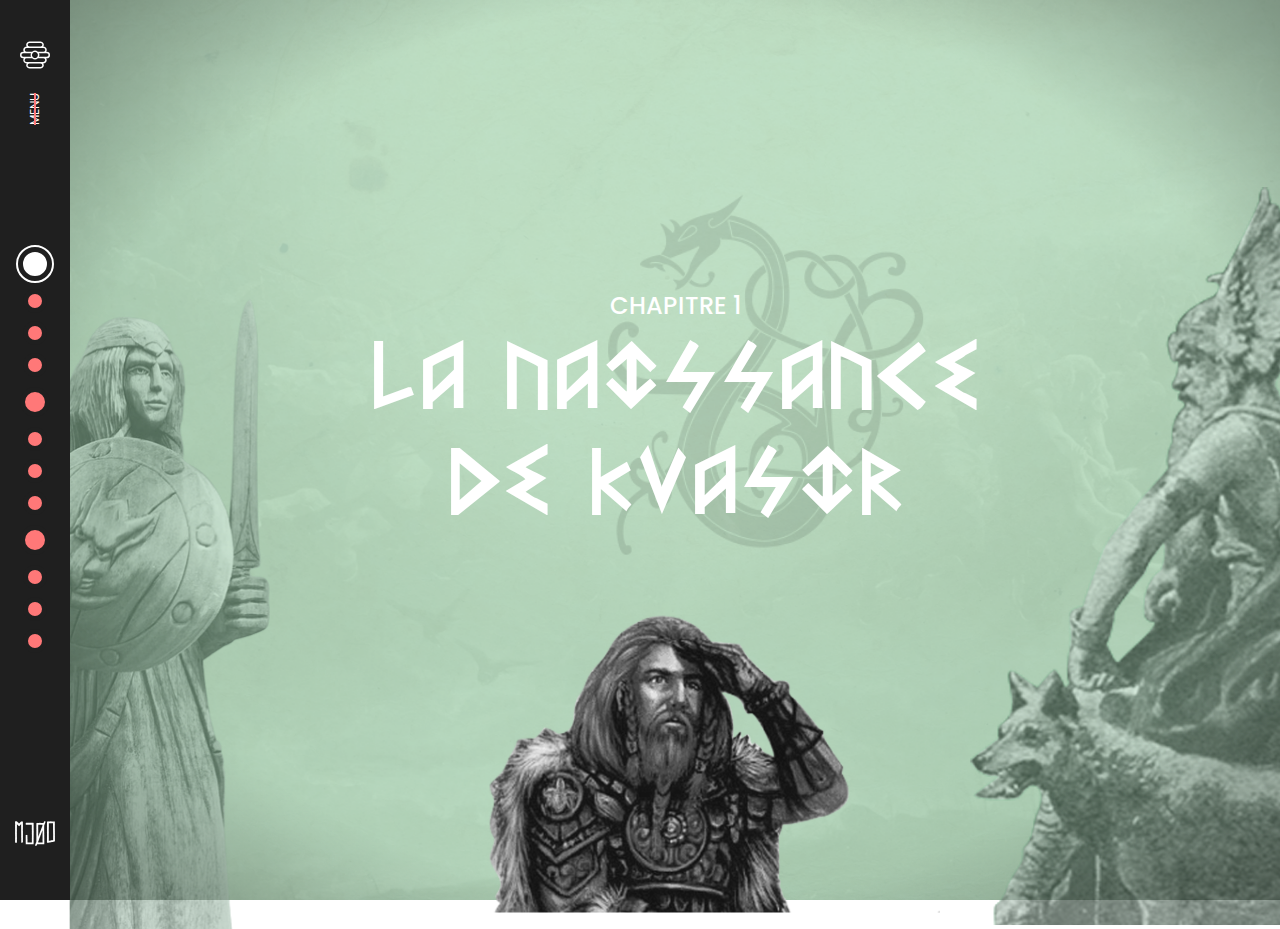
==== chap1/index.html @ 64002ec5 "created home page" ====
<!DOCTYPE html>
<html lang="fr">
<head>
    <meta charset="UTF-8">
    <meta http-equiv="X-UA-Compatible" content="IE=edge">
    <meta name="viewport" content="width=device-width, initial-scale=1.0">
    <title>Hydromel</title>

    <link rel="preconnect" href="https://fonts.googleapis.com">
    <link rel="preconnect" href="https://fonts.gstatic.com" crossorigin>
    <link href="https://fonts.googleapis.com/css2?family=Enriqueta:wght@500;600&family=Poppins:wght@300;400;500;600&display=swap" rel="stylesheet"> 

    <link rel="stylesheet" href="/styles.css">
</head>
<body>

    <nav>

        <a href="/" id="home_container" title="Accueil">
            <svg xmlns="http://www.w3.org/2000/svg" id="icon_accueil" viewBox="0 0 100 100"><g id="accueil"><path d="M89,39H87.17A11,11,0,0,0,78.05,22h-.64A11,11,0,0,0,68.29,4.88H31.71A11,11,0,0,0,22.59,22H22A11,11,0,0,0,12.83,39H11a11,11,0,0,0,0,22h1.85A11,11,0,0,0,22,78.05h.64a11,11,0,0,0,9.12,17.07H68.29a11,11,0,0,0,9.12-17.07h.64A11,11,0,0,0,87.17,61H89a11,11,0,1,0,0-22ZM25.61,15.85a6.1,6.1,0,0,1,6.1-6.09H68.29a6.1,6.1,0,1,1,0,12.19H31.71A6.1,6.1,0,0,1,25.61,15.85ZM15.85,32.93a6.11,6.11,0,0,1,6.1-6.1h56.1a6.1,6.1,0,1,1,0,12.19H59.65a14.58,14.58,0,0,0-19.3,0H22A6.1,6.1,0,0,1,15.85,32.93ZM59.76,50a9.9,9.9,0,1,1-2.21-6.1A9.65,9.65,0,0,1,59.76,50ZM11,56.1a6.1,6.1,0,1,1,0-12.2H36.71a14.55,14.55,0,0,0,0,12.2H11ZM74.39,84.15a6.1,6.1,0,0,1-6.1,6.09H31.71a6.1,6.1,0,1,1,0-12.19H68.29A6.1,6.1,0,0,1,74.39,84.15Zm9.76-17.08a6.11,6.11,0,0,1-6.1,6.1H22A6.1,6.1,0,1,1,22,61h18.4a14.58,14.58,0,0,0,19.3,0h18.4A6.1,6.1,0,0,1,84.15,67.07ZM89,56.1H63.29a14.55,14.55,0,0,0,0-12.2H89a6.1,6.1,0,1,1,0,12.2Z"/></g></svg>
        </a>

        <p id="menu">MENU</p>

        <div id="summary">

            <!-- Chapter 1 -->
            <a href="/chap1" class="summary_chapter_link active">
                <div class="chapter_label_container">
                    <div class="chapter_label">
                        <p class="chapter_name">Chapitre 1</p>
                        <p class="chapter_title">La naissance de Kvasir</p>
                    </div>
                </div>
            </a>
            

            <a href="/chap1/part1" class="summary_subchapter_link">
                <div class="chapter_label_container">
                    <div class="subchapter_label">
                        <p class="subchapter_name">Partie 1</p>
                        <p class="subchapter_title">La Guerre</p>
                    </div>
                </div>
            </a>
            <a href="/chap1/part2" class="summary_subchapter_link">
                <div class="chapter_label_container">
                    <div class="subchapter_label">
                        <p class="subchapter_name">Partie 2</p>
                        <p class="subchapter_title">La Trève</p>
                    </div>
                </div>
            </a>
            <a href="/chap1/part3" class="summary_subchapter_link">
                <div class="chapter_label_container">
                    <div class="subchapter_label">
                        <p class="subchapter_name">Partie 3</p>
                        <p class="subchapter_title">La Savoir</p>
                    </div>
                </div>
            </a>

            <!-- Chapter 2 -->
            <a href="/chap2" class="summary_chapter_link">
                <div class="chapter_label_container">
                    <div class="chapter_label">
                        <p class="chapter_name">Chapitre 2</p>
                        <p class="chapter_title">La création de l'hydromel poétique</p>
                    </div>
                </div>
            </a>
            

            <a href="/chap2/part1" class="summary_subchapter_link">
                <div class="chapter_label_container">
                    <div class="subchapter_label">
                        <p class="subchapter_name">Partie 1</p>
                        <p class="subchapter_title">L'Assassinat</p>
                    </div>
                </div>
            </a>
            <a href="/chap2/part2" class="summary_subchapter_link">
                <div class="chapter_label_container">
                    <div class="subchapter_label">
                        <p class="subchapter_name">Partie 2</p>
                        <p class="subchapter_title">Le Mélange</p>
                    </div>
                </div>
            </a>
            <a href="/chap2/part3" class="summary_subchapter_link">
                <div class="chapter_label_container">
                    <div class="subchapter_label">
                        <p class="subchapter_name">Partie 3</p>
                        <p class="subchapter_title">L'Echange</p>
                    </div>
                </div>
            </a>

            <!-- Chapter 3 -->
            <a href="/chap3" class="summary_chapter_link">
                <div class="chapter_label_container">
                    <div class="chapter_label">
                        <p class="chapter_name">Chapitre 3</p>
                        <p class="chapter_title">La ruse d'Odin</p>
                    </div>
                </div>
            </a>
            

            <a href="/chap3/part1" class="summary_subchapter_link">
                <div class="chapter_label_container">
                    <div class="subchapter_label">
                        <p class="subchapter_name">Partie 1</p>
                        <p class="subchapter_title">La Stratégie</p>
                    </div>
                </div>
            </a>
            <a href="/chap3/part2" class="summary_subchapter_link">
                <div class="chapter_label_container">
                    <div class="subchapter_label">
                        <p class="subchapter_name">Partie 2</p>
                        <p class="subchapter_title">Le Mensonge</p>
                    </div>
                </div>
            </a>
            <a href="/chap3/part3" class="summary_subchapter_link">
                <div class="chapter_label_container">
                    <div class="subchapter_label">
                        <p class="subchapter_name">Partie 3</p>
                        <p class="subchapter_title">Le Valhalla</p>
                    </div>
                </div>
            </a>

        </div>

        <div id="mjod_container">
            <img src="/media/images/logo.svg" alt="mjod" width="40px" id="mjod">
        </div>

    </nav>

    <main id="main">

        <div class="background layer" style="background-image: url('/media/images/intro_chap_01/background.png');"></div>

        <div class="image_container layer">
            <img id="chap01_freya" src="/media/images/intro_chap_01/freya.png" alt="Freya"
                data-parallax="-6">
            <img id="chap01_odin" src="/media/images/intro_chap_01/odin.png" alt="Odin"
                data-parallax="6">
            <img id="chap01_dragon" src="/media/images/intro_chap_01/dragon_motif.png" alt="Dragon"
                data-parallax="10">
        </div>

        <div class="shadow layer"></div>

        <div class="image_container layer">
            <img id="chap01_kvasir" src="/media/images/intro_chap_01/kvasir.png" alt="Kvasir"
                data-parallax="3">
        </div>

        <div class="title layer">
            <p class="title_number">CHAPITRE 1</p>
            <p class="title_name">LA NAISSANCE</br> DE KVASIR</p>
        </div>

    </main>

    <script src="/JS/parallax.js"></script>
    
</body>
</html>
---- styles.css ----
* {
    margin: 0;
    padding: 0;
    box-sizing: border-box;
}

:root {
    --menu-bg-color: rgb(31, 31, 31);
    --accentuated-color: #ff7878;
}

@font-face {
    font-family: 'Heorot';
    src: url(/media/fonts/Heorot-Regular.ttf);
}



body {
    width: 100vw;
    height: 100vh;

    overflow: hidden;

    display: flex;
    flex-direction: row;
}

nav {
    background-color: var(--menu-bg-color);

    width: 70px;
    height: 100%;

    flex-shrink: 0;

    display: flex;
    flex-direction: column;
    align-items: center;
    justify-content: center;

    position: relative;
}

#home_container {
    position: absolute;
    top: 40px;
}

#icon_accueil {
    fill: white;
    width: 30px;
}

#menu {
    color: white;
    font-family: 'Poppins', sans-serif;
    font-size: 12px;
    text-decoration: line-through var(--accentuated-color) 2px;
    transform: rotate(270deg);

    position: absolute;
    top: 100px;
}

#summary {
    display: flex;
    flex-direction: column;
    align-items: center;

    width: 100%;
}

.summary_chapter_link, .summary_subchapter_link {
    position: relative;
    width: 100%;

    display: flex;
    flex-direction: row;
    align-items: center;
    justify-content: center;
}

/* taille fixe pour éviter les tremblements dû aux arrondis pendant les animations */
.summary_chapter_link {
    height: 42px;
}
.summary_subchapter_link {
    height: 32px;
}

.summary_chapter_link::before, .summary_subchapter_link::before {
    content: '';
    display: block;
    background-color: var(--accentuated-color);

    border: 5px solid var(--menu-bg-color);
    border-radius: 50%;

    transition: linear 0.2s;
}

.summary_chapter_link::before {
    margin: 6px;
    width: 20px;
    height: 20px;
}

.summary_subchapter_link::before {
    margin: 4px;
    width: 14px;
    height: 14px;
}

.summary_chapter_link:hover::before, 
.summary_chapter_link.active::before {
    background-color: white;
    outline: 2px solid white;

    margin: 4px;

    width: 24px;
    height: 24px;
}

.summary_subchapter_link:hover::before,
.summary_subchapter_link.active::before {
    background-color: white;
    outline: 2px solid white;

    margin: 3px;

    width: 16px;
    height: 16px;
}

.chapter_label_container {
    /*position center on point*/
    position: absolute;
    left: 100%;
    top: 50%;
    transform: translateY(-50%) translateX(-100%);

    text-decoration: none;

    clip-path: polygon(100% 0%, 200% 0%, 200% 100%, 100% 100%);
}

.chapter_label:hover,
.summary_chapter_link:hover .chapter_label,
.summary_subchapter_link:hover .subchapter_label {
    left: 100%;
}

.chapter_label, .subchapter_label {
    background-color: var(--menu-bg-color);

    position: relative;
    left: 0%;

    padding: 5px 30px 10px 15px;

    white-space: nowrap;

    transition: 0.5s;
}

.chapter_label {
    display: inline-block;
}

.subchapter_label {
    display: inline-flex;
    align-items: center;
}

.chapter_name {
    color: #d3d3d3;
    font-family: 'Poppins', sans-serif;
    font-size: 12px;
    font-weight: 300;
}

.chapter_title{
    color: white;
    font-family: 'Heorot', 'Enriqueta', serif;
    font-size: 18px;
}

.subchapter_name {
    color: #d3d3d3;
    font-family: 'Poppins', sans-serif;
    font-size: 12px;
    font-weight: 300;

    margin-right: 10px;
}

.subchapter_title{
    color: white;
    font-family: 'Enriqueta', serif;
    font-weight: 600;
    font-size: 18px;
}

#mjod_container {
    position: absolute;
    bottom: 50px;
}


main {
    position: relative;

    height: 100%;
    flex: 1;

    z-index: -1;
}

.layer {
    position: absolute;
    top: 0;
    left: 0;

    width: 100%;
    height: 100%;
}

.background {
    background-size: cover;
    background-repeat: no-repeat;
    background-position: center;
}

.shadow {
    opacity: 0.3;
    background: radial-gradient(transparent 70%, black);
}

.title {
    display: flex;
    flex-direction: column;
    align-items: center;
    justify-content: center;

    transform: translateY(-40px);
}

.title_number {
    color: white;
    font-size: 24px;
    font-weight: 500;
    font-family: 'Poppins', sans-serif;
}

.title_name {
    color: white;
    font-size: 102px;
    font-weight: 400;
    font-family: 'Heorot', 'Enriqueta', serif;
    text-align: center;
}

img[data-parallax] {
    transition: 3s;
    transition-timing-function: cubic-bezier(.04,.69,.34,.93);
}

.home_letter {
    width: 7%;
    position: absolute;
}

#preview {
    opacity: 0.2;
}

/* Home */
#home_H {
    top: 36%;
    left: 7%;
}

#home_Y {
    width: 11%;
    top: 52%;
    left: 14%;
}

#home_D {
    left: 32%;
    top: 33%;
}

#home_R {
    left: 39%;
    top: 44%;
}

#home_O {
    left: 52%;
    top: 42%;
}

#home_M {
    left: 64%;
    top: 32%;
}

#home_E {
    width: 6%;
    left: 73%;
    top: 47%;
}

#home_L {
    top: 36%;
    left: 86%;
}

/* CHAP 1 Intro */
#chap01_kvasir {
    height: 33%;

    position: absolute;
    bottom: -3vh;
    left: 35%;
}

#chap01_freya {
    height: 70%;

    position: absolute;
    bottom: 0;
    left: -6vw;
}

#chap01_odin {
    height: 82%;

    position: absolute;
    bottom: -6vh;
    right: -6vw;
}

#chap01_dragon {
    height: 40%;

    position: absolute;
    top: 27%;
    left: 55%;

    opacity: 0.1;
}
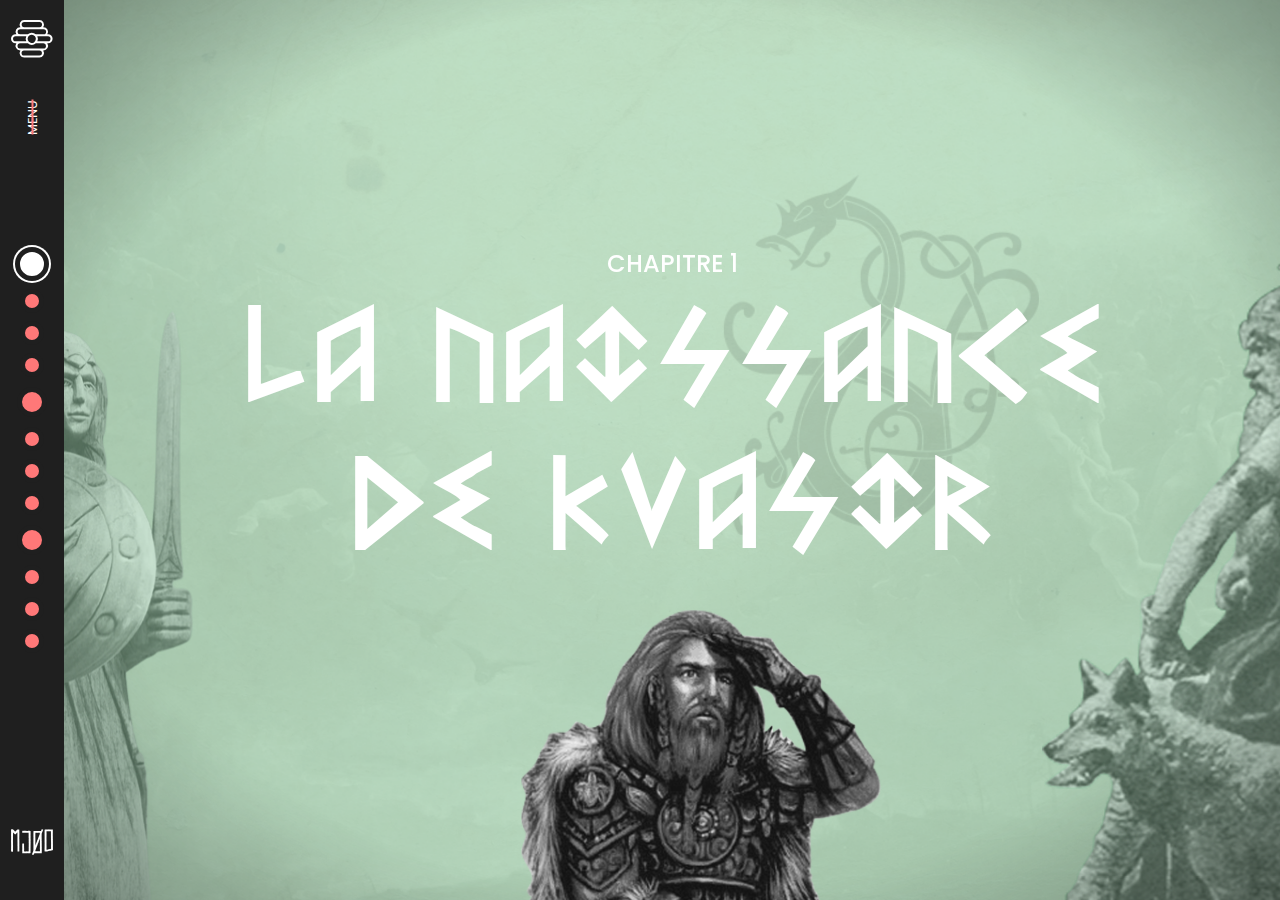
==== commit 81928bac: "style for mobile" ====
--- a/chap1/index.html
+++ b/chap1/index.html
@@ -4,11 +4,11 @@
     <meta charset="UTF-8">
     <meta http-equiv="X-UA-Compatible" content="IE=edge">
     <meta name="viewport" content="width=device-width, initial-scale=1.0">
-    <title>Hydromel</title>
+    <title>Chap 01 - La naissance de Kvasir</title>
 
     <link rel="preconnect" href="https://fonts.googleapis.com">
     <link rel="preconnect" href="https://fonts.gstatic.com" crossorigin>
-    <link href="https://fonts.googleapis.com/css2?family=Enriqueta:wght@500;600&family=Poppins:wght@300;400;500;600&display=swap" rel="stylesheet"> 
+    <link href="https://fonts.googleapis.com/css2?family=Enriqueta:wght@400;500;600&family=Poppins:wght@300;400;500;600&display=swap" rel="stylesheet"> 
 
     <link rel="stylesheet" href="/styles.css">
 </head>
@@ -135,7 +135,7 @@
         </div>
 
         <div id="mjod_container">
-            <img src="/media/images/logo.svg" alt="mjod" width="40px" id="mjod">
+            <img src="/media/images/logo.svg" alt="mjod" id="mjod">
         </div>
 
     </nav>
--- a/styles.css
+++ b/styles.css
@@ -5,7 +5,7 @@
 }
 
 :root {
-    --menu-bg-color: rgb(31, 31, 31);
+    --gray: rgb(31, 31, 31);
     --accentuated-color: #ff7878;
 }
 
@@ -27,9 +27,10 @@
 }
 
 nav {
-    background-color: var(--menu-bg-color);
-
-    width: 70px;
+    background-color: var(--gray);
+
+    width: 5vw;
+    max-width: 70px;
     height: 100%;
 
     flex-shrink: 0;
@@ -44,25 +45,31 @@
 
 #home_container {
     position: absolute;
-    top: 40px;
+    top: 2vh;
+    width: 100%;
+
+    display: flex;
+    flex-direction: column;
+    align-items: center;
 }
 
 #icon_accueil {
     fill: white;
-    width: 30px;
+    width: 65%;
 }
 
 #menu {
     color: white;
     font-family: 'Poppins', sans-serif;
-    font-size: 12px;
+    font-size: 1vw;
     text-decoration: line-through var(--accentuated-color) 2px;
     transform: rotate(270deg);
 
     position: absolute;
-    top: 100px;
-}
-
+    top: 12vh;
+}
+
+/* summary */
 #summary {
     display: flex;
     flex-direction: column;
@@ -83,10 +90,14 @@
 
 /* taille fixe pour éviter les tremblements dû aux arrondis pendant les animations */
 .summary_chapter_link {
-    height: 42px;
+    /*height: 42px;*/
+    height: 6.5vh;
+    max-height: 42px;
 }
 .summary_subchapter_link {
-    height: 32px;
+    /*height: 32px;*/
+    height: 4.5vh;
+    max-height: 32px;
 }
 
 .summary_chapter_link::before, .summary_subchapter_link::before {
@@ -94,44 +105,71 @@
     display: block;
     background-color: var(--accentuated-color);
 
-    border: 5px solid var(--menu-bg-color);
+    border: min(5px, 1vh) solid var(--gray);
     border-radius: 50%;
 
     transition: linear 0.2s;
+
+    /* can't use outline as it is squared on chrome */
+    /*outline: 0px solid #ffffff00;*/
+    box-shadow: 0 0 0 0vh #ffffff00;
 }
 
 .summary_chapter_link::before {
     margin: 6px;
-    width: 20px;
-    height: 20px;
+    /*width: 20px;
+    height: 20px;*/
+
+    width: 3vh;
+    max-width: 20px;
+    height: 3vh;
+    max-height: 20px;
 }
 
 .summary_subchapter_link::before {
     margin: 4px;
-    width: 14px;
-    height: 14px;
+    
+    /*width: 14px;
+    height: 14px;*/
+
+    width: 2vh;
+    max-width: 14px;
+    height: 2vh;
+    max-height: 14px;
 }
 
 .summary_chapter_link:hover::before, 
 .summary_chapter_link.active::before {
     background-color: white;
-    outline: 2px solid white;
+    /*outline: 2px solid white;*/
+    box-shadow: 0 0 0 2px white;
 
     margin: 4px;
 
-    width: 24px;
-    height: 24px;
+    /*width: 24px;
+    height: 24px;*/
+
+    width: 3.5vh;
+    max-width: 24px;
+    height: 3.5vh;
+    max-height: 24px;
 }
 
 .summary_subchapter_link:hover::before,
 .summary_subchapter_link.active::before {
     background-color: white;
-    outline: 2px solid white;
+    /*outline: 2px solid white;*/
+    box-shadow: 0 0 0 2px white;
 
     margin: 3px;
 
-    width: 16px;
-    height: 16px;
+    /*width: 16px;
+    height: 16px;*/
+
+    width: 2vh;
+    max-width: 16px;
+    height: 2vh;
+    max-height: 16px;
 }
 
 .chapter_label_container {
@@ -144,6 +182,8 @@
     text-decoration: none;
 
     clip-path: polygon(100% 0%, 200% 0%, 200% 100%, 100% 100%);
+
+    z-index: 9999;
 }
 
 .chapter_label:hover,
@@ -153,7 +193,7 @@
 }
 
 .chapter_label, .subchapter_label {
-    background-color: var(--menu-bg-color);
+    background-color: var(--gray);
 
     position: relative;
     left: 0%;
@@ -205,17 +245,26 @@
 
 #mjod_container {
     position: absolute;
-    bottom: 50px;
+    bottom: 5vh;
+    width: 100%;
+
+    display: flex;
+    flex-direction: column;
+    align-items: center;
+}
+
+#mjod {
+    width: 65%;
 }
 
 
 main {
     position: relative;
 
+    overflow: hidden;
+
     height: 100%;
     flex: 1;
-
-    z-index: -1;
 }
 
 .layer {
@@ -256,27 +305,132 @@
 
 .title_name {
     color: white;
-    font-size: 102px;
+    font-size: 16vh;
     font-weight: 400;
     font-family: 'Heorot', 'Enriqueta', serif;
     text-align: center;
 }
 
 img[data-parallax] {
-    transition: 3s;
+    transition-property: transform;
+    transition-duration: 3s;
     transition-timing-function: cubic-bezier(.04,.69,.34,.93);
-}
-
+    will-change: transform;
+}
+
+.part_name_container {
+    display: flex;
+    flex-direction: column;
+    align-items: center;
+}
+
+.part_name {
+    font-family: 'Poppins', sans-serif;
+    font-size: 12px;
+    font-weight: 600;
+    letter-spacing: 4px;
+    color: var(--gray);
+
+    margin-top: 30px;
+}
+
+.content_container {
+    display: flex;
+    align-items: center;
+}
+
+.content {
+    display: flex;
+    flex-direction: row;
+
+    align-items: center;
+    justify-content: center;
+}
+
+.content_title {
+    font-family: 'Enriqueta', serif;
+    font-size: 8vh;
+    font-weight: 600;
+
+    color: var(--gray);
+}
+
+.content_title::after {
+    content: '';
+    display: block;
+    position: relative;
+    top: -5px;
+    left: -20%;
+    width: 80%;
+    border: 5px solid var(--accentuated-color);
+}
+
+.content_title::before {
+    content: '';
+    display: block;
+    position: relative;
+    top: -15px;
+    left: 75%;
+    width: 3%;
+    border: 1px solid var(--accentuated-color);
+}
+
+.content_text {
+    font-family: 'Enriqueta', serif;
+    font-size: 20px;
+    font-weight: 400;
+
+    color: var(--gray);
+
+    min-width: 350px;
+    width: 20%;
+    text-align: justify;
+
+    padding-left: 30px;
+}
+
+.hoverable_img_container > img {
+    height: 100%;
+}
+
+.hoverable_img_container:hover > .img_info {
+    opacity: 1;
+}
+
+.img_info {
+    position: absolute;
+    top: 0;
+    right: 0;
+
+    transform: translateX(-50%) translateY(-100%);
+
+    min-width: 300px;
+    width: 20vw;
+
+    padding: 15px;
+
+    background-color: #d3d3d3;
+    border: 3px solid var(--accentuated-color);
+    border-radius: 15px;
+
+    text-align: justify;
+
+    color: var(--gray);
+
+    font-family: 'Enriqueta', serif;
+    font-size: 1rem;
+
+    opacity: 0;
+
+    transition-duration: 0.5s;
+}
+
+/* Home */
 .home_letter {
     width: 7%;
     position: absolute;
 }
 
-#preview {
-    opacity: 0.2;
-}
-
-/* Home */
 #home_H {
     top: 36%;
     left: 7%;
@@ -352,4 +506,29 @@
     left: 55%;
 
     opacity: 0.1;
-}+}
+
+/* Chap 01 Part 01 */
+#chap01_part01_battle {
+    height: 70%;
+
+    position: absolute;
+    bottom: 5vh;
+    left: -4vw;
+}
+
+#chap01_part01_odin {
+    height: 60%;
+
+    position: absolute;
+    bottom: -3vh;
+    right: -3vw;
+}
+
+#chap01_part01_freyr {
+    height: 30%;
+
+    position: absolute;
+    bottom: -1vh;
+    right: 25vw;
+}
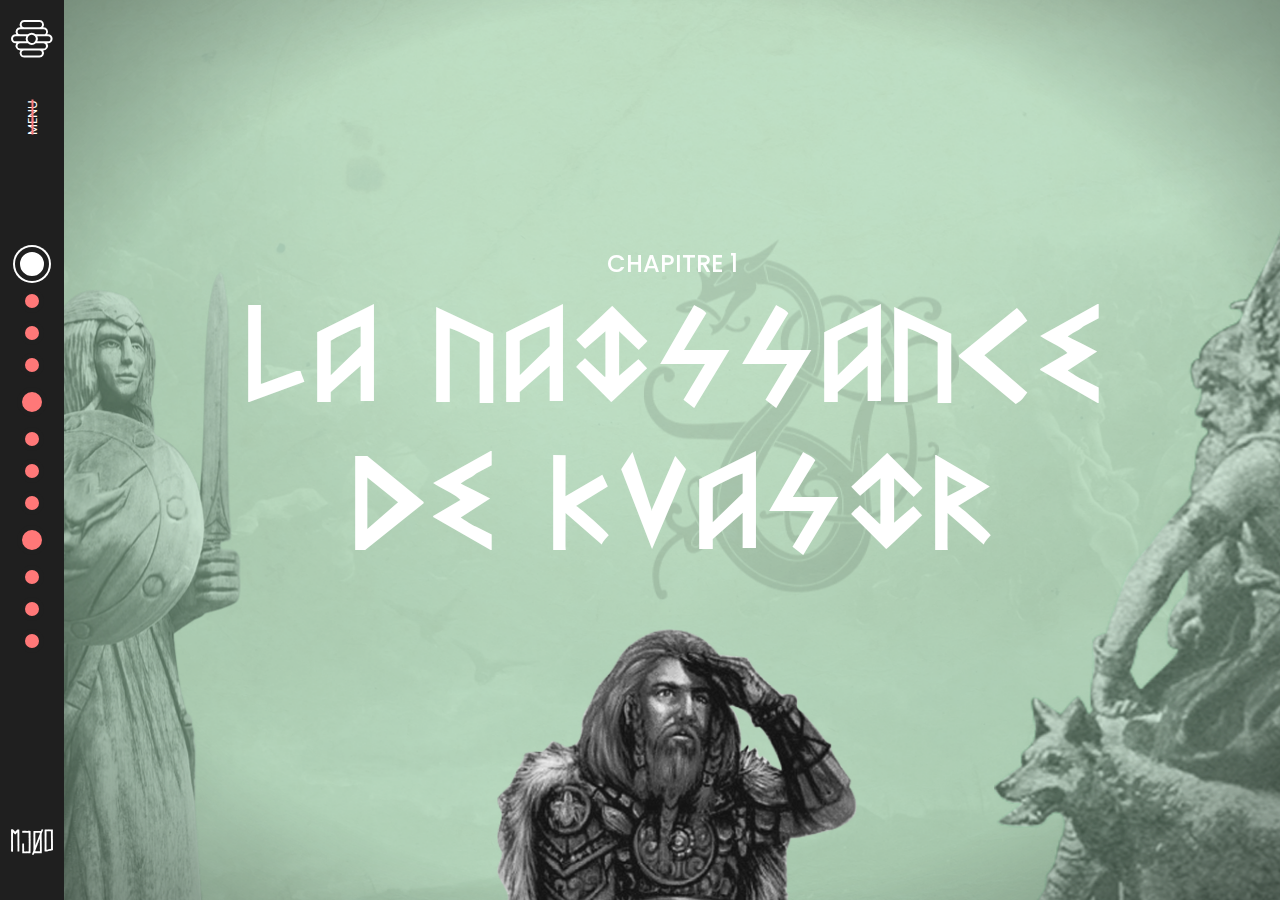
==== commit 0daf33b9: "add manifest" ====
--- a/chap1/index.html
+++ b/chap1/index.html
@@ -11,6 +11,8 @@
     <link href="https://fonts.googleapis.com/css2?family=Enriqueta:wght@400;500;600&family=Poppins:wght@300;400;500;600&display=swap" rel="stylesheet"> 
 
     <link rel="stylesheet" href="/styles.css">
+
+    <link rel="manifest" href="/manifest.webmanifest">
 </head>
 <body>
 
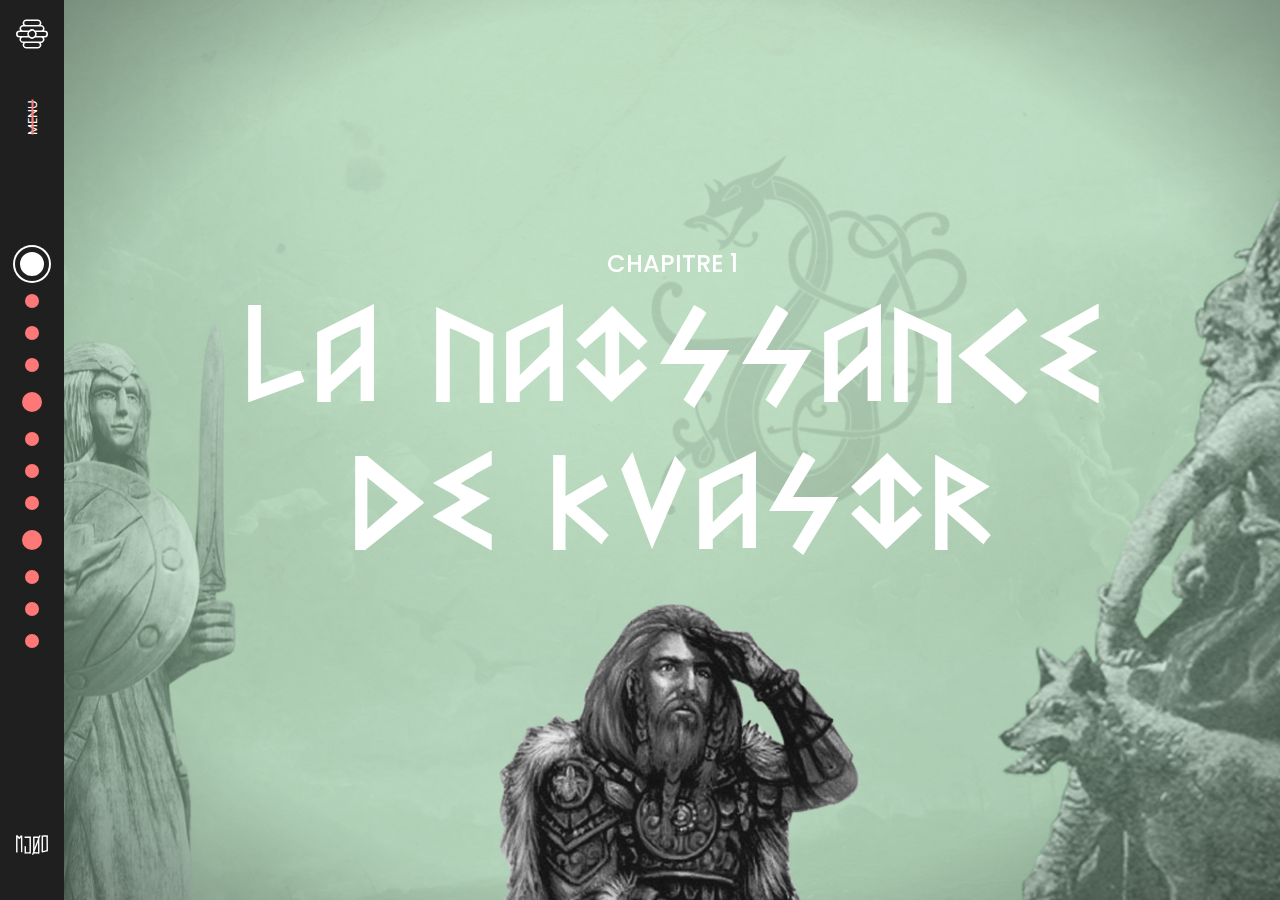
==== commit 23ba3952: "tourne ton ecran" ====
--- a/chap1/index.html
+++ b/chap1/index.html
@@ -169,6 +169,10 @@
 
     </main>
 
+    <div id="rotate_your_screen">
+        <p id="rotate_your_screen_text">Tourne ton écran<br>Grande Salope !!!</p>
+    </div>
+
     <script src="/JS/parallax.js"></script>
     
 </body>
--- a/styles.css
+++ b/styles.css
@@ -56,6 +56,7 @@
 #icon_accueil {
     fill: white;
     width: 65%;
+    max-width: 32px;
 }
 
 #menu {
@@ -255,6 +256,7 @@
 
 #mjod {
     width: 65%;
+    max-width: 32px;
 }
 
 
@@ -389,6 +391,15 @@
     padding-left: 30px;
 }
 
+
+.hoverable_img_container {
+    z-index: 1;
+}
+
+.hoverable_img_container:hover {
+    z-index: 2;
+}
+
 .hoverable_img_container > img {
     height: 100%;
 }
@@ -397,6 +408,24 @@
     opacity: 1;
 }
 
+.hoverable_img_container:hover > .hoverable_img_background {
+    opacity: 0.7;
+}
+
+.hoverable_img_background {
+    position: absolute;
+    top: 0;
+    left: 0;
+    width: 300vw;
+    height: 300vh;
+    transform: translateX(-50%) translateY(-50%);
+    background-color: var(--gray);
+    pointer-events: none;
+    opacity: 0;
+    z-index: 0;
+    transition: 0.5s;
+}
+
 .img_info {
     position: absolute;
     top: 0;
@@ -409,9 +438,7 @@
 
     padding: 15px;
 
-    background-color: #d3d3d3;
-    border: 3px solid var(--accentuated-color);
-    border-radius: 15px;
+    background-color: white;
 
     text-align: justify;
 
@@ -423,6 +450,40 @@
     opacity: 0;
 
     transition-duration: 0.5s;
+
+    pointer-events: none;
+
+    box-shadow: 5px 5px 15px 5px rgba(0,0,0,0.5);
+}
+
+/* rotate your screen */
+#rotate_your_screen {
+    position: absolute;
+    width: 100vw;
+    height: 100vh;
+    top: 0;
+    left: 0;
+
+    background: url("/media/images/home_page/background.png");
+    background-color: white;
+    background-size: cover;
+
+    display: none;
+    flex-direction: column;
+    align-items: center;
+    justify-content: center;
+}
+
+#rotate_your_screen_text {
+    font-size: 4vh;
+    font-weight: 700;
+    font-family: 'Enriqueta', serif;
+}
+
+@media (orientation: portrait) {
+    #rotate_your_screen {
+        display: flex;
+    }
 }
 
 /* Home */
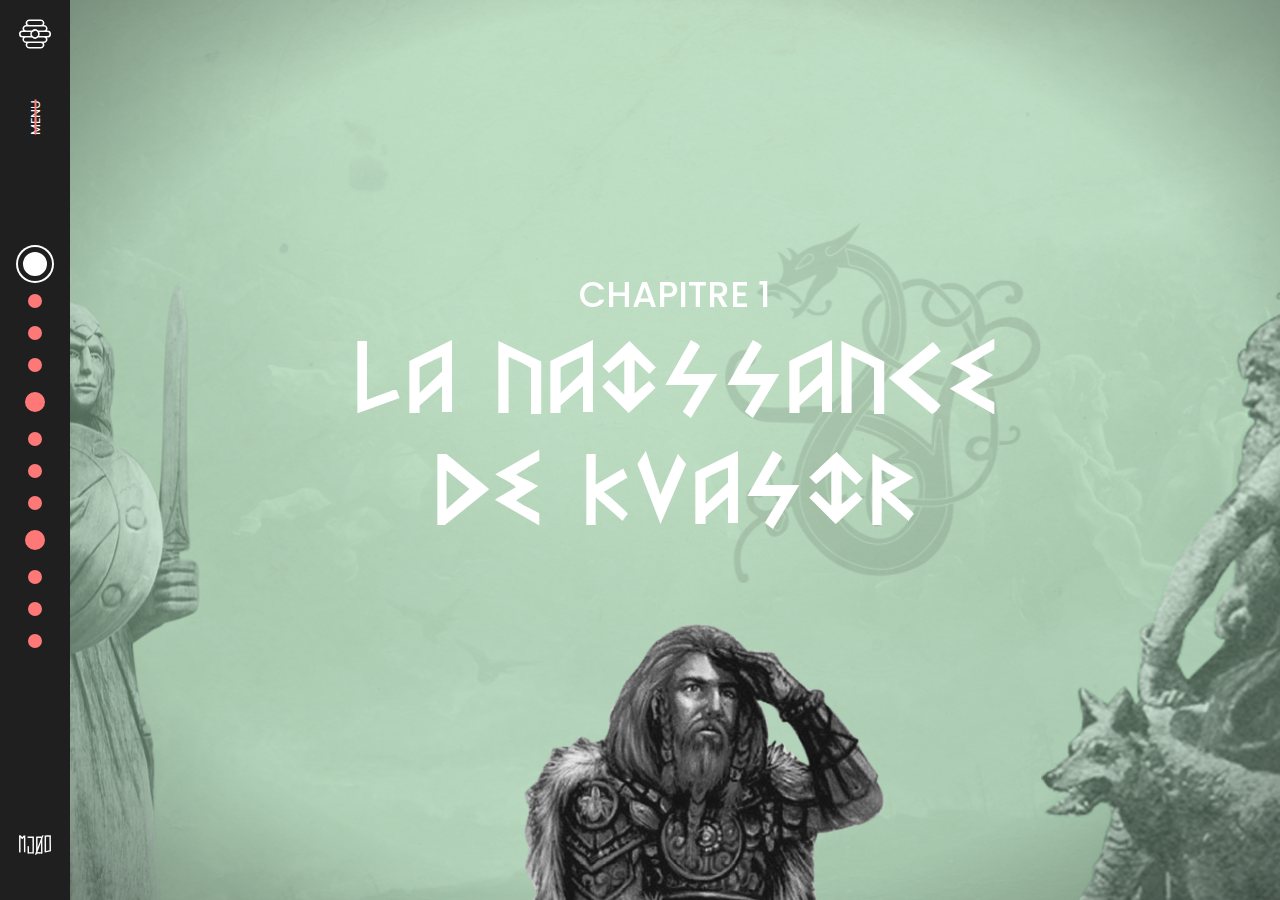
==== commit fe314a29: "set menu for all pages" ====
--- a/chap1/index.html
+++ b/chap1/index.html
@@ -16,7 +16,7 @@
 </head>
 <body>
 
-    <nav>
+    <nav id="nav_pc">
 
         <a href="/" id="home_container" title="Accueil">
             <svg xmlns="http://www.w3.org/2000/svg" id="icon_accueil" viewBox="0 0 100 100"><g id="accueil"><path d="M89,39H87.17A11,11,0,0,0,78.05,22h-.64A11,11,0,0,0,68.29,4.88H31.71A11,11,0,0,0,22.59,22H22A11,11,0,0,0,12.83,39H11a11,11,0,0,0,0,22h1.85A11,11,0,0,0,22,78.05h.64a11,11,0,0,0,9.12,17.07H68.29a11,11,0,0,0,9.12-17.07h.64A11,11,0,0,0,87.17,61H89a11,11,0,1,0,0-22ZM25.61,15.85a6.1,6.1,0,0,1,6.1-6.09H68.29a6.1,6.1,0,1,1,0,12.19H31.71A6.1,6.1,0,0,1,25.61,15.85ZM15.85,32.93a6.11,6.11,0,0,1,6.1-6.1h56.1a6.1,6.1,0,1,1,0,12.19H59.65a14.58,14.58,0,0,0-19.3,0H22A6.1,6.1,0,0,1,15.85,32.93ZM59.76,50a9.9,9.9,0,1,1-2.21-6.1A9.65,9.65,0,0,1,59.76,50ZM11,56.1a6.1,6.1,0,1,1,0-12.2H36.71a14.55,14.55,0,0,0,0,12.2H11ZM74.39,84.15a6.1,6.1,0,0,1-6.1,6.09H31.71a6.1,6.1,0,1,1,0-12.19H68.29A6.1,6.1,0,0,1,74.39,84.15Zm9.76-17.08a6.11,6.11,0,0,1-6.1,6.1H22A6.1,6.1,0,1,1,22,61h18.4a14.58,14.58,0,0,0,19.3,0h18.4A6.1,6.1,0,0,1,84.15,67.07ZM89,56.1H63.29a14.55,14.55,0,0,0,0-12.2H89a6.1,6.1,0,1,1,0,12.2Z"/></g></svg>
@@ -30,7 +30,7 @@
             <a href="/chap1" class="summary_chapter_link active">
                 <div class="chapter_label_container">
                     <div class="chapter_label">
-                        <p class="chapter_name">Chapitre 1</p>
+                        <p class="chapter_name">CHAPITRE 1</p>
                         <p class="chapter_title">La naissance de Kvasir</p>
                     </div>
                 </div>
@@ -49,7 +49,7 @@
                 <div class="chapter_label_container">
                     <div class="subchapter_label">
                         <p class="subchapter_name">Partie 2</p>
-                        <p class="subchapter_title">La Trève</p>
+                        <p class="subchapter_title">La Trêve</p>
                     </div>
                 </div>
             </a>
@@ -57,7 +57,7 @@
                 <div class="chapter_label_container">
                     <div class="subchapter_label">
                         <p class="subchapter_name">Partie 3</p>
-                        <p class="subchapter_title">La Savoir</p>
+                        <p class="subchapter_title">Le Savoir</p>
                     </div>
                 </div>
             </a>
@@ -66,7 +66,7 @@
             <a href="/chap2" class="summary_chapter_link">
                 <div class="chapter_label_container">
                     <div class="chapter_label">
-                        <p class="chapter_name">Chapitre 2</p>
+                        <p class="chapter_name">CHAPITRE 2</p>
                         <p class="chapter_title">La création de l'hydromel poétique</p>
                     </div>
                 </div>
@@ -102,7 +102,7 @@
             <a href="/chap3" class="summary_chapter_link">
                 <div class="chapter_label_container">
                     <div class="chapter_label">
-                        <p class="chapter_name">Chapitre 3</p>
+                        <p class="chapter_name">CHAPITRE 3</p>
                         <p class="chapter_title">La ruse d'Odin</p>
                     </div>
                 </div>
@@ -138,6 +138,120 @@
 
         <div id="mjod_container">
             <img src="/media/images/logo.svg" alt="mjod" id="mjod">
+        </div>
+
+    </nav>
+
+    <div id="nav_mobile_opener" class="nav_button" onclick='document.getElementById("nav_mobile").classList.toggle("closed");'>
+       <img src="/media/images/logo.svg" alt="menu" id="menu_burger">
+    </div>
+    <nav id="nav_mobile" class="closed">
+        <div id="nav_mobile_closer" class="nav_button" onclick='document.getElementById("nav_mobile").classList.toggle("closed");'>
+            <img src="/media/images/logo.svg" alt="close menu" id="close_menu">
+        </div>
+
+        <p id="nav_mobile_title">&nbsp;MENU&nbsp;</p>
+
+        <div id="nav_mobile_link_container">
+            <!-- CHAPITRE 1 -->
+            <a class="mobile_chapter_link" href="/chap1">
+                <div class="big_puce active"></div>
+                <div class="mobile_chapter_content">
+                    <p class="mobile_chapter_number">CHAPITRE 1</p>
+                    <p class="mobile_chapter_title">LA NAISSANCE DE KVASIR</p>
+                </div>
+            </a>
+
+            <a class="mobile_subchapter_link" href="/chap1/part1">
+                <div class="small_puce"></div>
+                <div class="mobile_subchapter_content">
+                    <p class="mobile_subchapter_number">PARTIE 1</p>
+                    <p class="mobile_subchapter_title">La Guerre</p>
+                </div>
+            </a>
+
+            <a class="mobile_subchapter_link" href="/chap1/part2">
+                <div class="small_puce"></div>
+                <div class="mobile_subchapter_content">
+                    <p class="mobile_subchapter_number">PARTIE 2</p>
+                    <p class="mobile_subchapter_title">La Trêve</p>
+                </div>
+            </a>
+
+            <a class="mobile_subchapter_link" href="/chap1/part3">
+                <div class="small_puce"></div>
+                <div class="mobile_subchapter_content">
+                    <p class="mobile_subchapter_number">PARTIE 3</p>
+                    <p class="mobile_subchapter_title">Le Savoir</p>
+                </div>
+            </a>
+
+            <!-- CHAPITRE 2 -->
+            <a class="mobile_chapter_link" href="/chap2">
+                <div class="big_puce"></div>
+                <div class="mobile_chapter_content">
+                    <p class="mobile_chapter_number">CHAPITRE 2</p>
+                    <p class="mobile_chapter_title">LA CRÉATION DE L'HYDROMEL POÉTIQUE</p>
+                </div>
+            </a>
+
+            <a class="mobile_subchapter_link" href="/chap2/part1">
+                <div class="small_puce"></div>
+                <div class="mobile_subchapter_content">
+                    <p class="mobile_subchapter_number">PARTIE 1</p>
+                    <p class="mobile_subchapter_title">L'Assassinat</p>
+                </div>
+            </a>
+
+            <a class="mobile_subchapter_link" href="/chap2/part2">
+                <div class="small_puce"></div>
+                <div class="mobile_subchapter_content">
+                    <p class="mobile_subchapter_number">PARTIE 2</p>
+                    <p class="mobile_subchapter_title">Le Mélange</p>
+                </div>
+            </a>
+
+            <a class="mobile_subchapter_link" href="/chap2/part3">
+                <div class="small_puce"></div>
+                <div class="mobile_subchapter_content">
+                    <p class="mobile_subchapter_number">PARTIE 3</p>
+                    <p class="mobile_subchapter_title">L'Échange</p>
+                </div>
+            </a>
+
+            <!-- CHAPITRE 3 -->
+            <a class="mobile_chapter_link" href="/chap3">
+                <div class="big_puce"></div>
+                <div class="mobile_chapter_content">
+                    <p class="mobile_chapter_number">CHAPITRE 3</p>
+                    <p class="mobile_chapter_title">LA RUSE D'ODIN</p>
+                </div>
+            </a>
+
+            <a class="mobile_subchapter_link" href="/chap3/part1">
+                <div class="small_puce"></div>
+                <div class="mobile_subchapter_content">
+                    <p class="mobile_subchapter_number">PARTIE 1</p>
+                    <p class="mobile_subchapter_title">Le Stratagème</p>
+                </div>
+            </a>
+
+            <a class="mobile_subchapter_link" href="/chap3/part2">
+                <div class="small_puce"></div>
+                <div class="mobile_subchapter_content">
+                    <p class="mobile_subchapter_number">PARTIE 2</p>
+                    <p class="mobile_subchapter_title">Le Mensonge</p>
+                </div>
+            </a>
+
+            <a class="mobile_subchapter_link" href="/chap3/part3">
+                <div class="small_puce"></div>
+                <div class="mobile_subchapter_content">
+                    <p class="mobile_subchapter_number">PARTIE 3</p>
+                    <p class="mobile_subchapter_title">Le Valhalla</p>
+                </div>
+            </a>
+
         </div>
 
     </nav>
--- a/styles.css
+++ b/styles.css
@@ -26,16 +26,19 @@
     flex-direction: row;
 }
 
-nav {
+/* NAV PC */
+#nav_pc {
     background-color: var(--gray);
 
-    width: 5vw;
-    max-width: 70px;
+    width: 70px;
+    /*width: 5vw;
+    max-width: 70px;*/
     height: 100%;
 
     flex-shrink: 0;
 
-    display: flex;
+    /*display: flex;*/
+    display: none;
     flex-direction: column;
     align-items: center;
     justify-content: center;
@@ -91,14 +94,14 @@
 
 /* taille fixe pour éviter les tremblements dû aux arrondis pendant les animations */
 .summary_chapter_link {
-    /*height: 42px;*/
-    height: 6.5vh;
-    max-height: 42px;
+    height: 42px;
+    /*height: 6.5vh;
+    max-height: 42px;*/
 }
 .summary_subchapter_link {
-    /*height: 32px;*/
-    height: 4.5vh;
-    max-height: 32px;
+    height: 32px;
+    /*height: 4.5vh;
+    max-height: 32px;*/
 }
 
 .summary_chapter_link::before, .summary_subchapter_link::before {
@@ -106,7 +109,7 @@
     display: block;
     background-color: var(--accentuated-color);
 
-    border: min(5px, 1vh) solid var(--gray);
+    border: 5px solid var(--gray);
     border-radius: 50%;
 
     transition: linear 0.2s;
@@ -118,25 +121,25 @@
 
 .summary_chapter_link::before {
     margin: 6px;
-    /*width: 20px;
-    height: 20px;*/
-
-    width: 3vh;
+    width: 20px;
+    height: 20px;
+
+    /*width: 3vh;
     max-width: 20px;
     height: 3vh;
-    max-height: 20px;
+    max-height: 20px;*/
 }
 
 .summary_subchapter_link::before {
     margin: 4px;
     
-    /*width: 14px;
-    height: 14px;*/
-
-    width: 2vh;
+    width: 14px;
+    height: 14px;
+
+    /*width: 2vh;
     max-width: 14px;
     height: 2vh;
-    max-height: 14px;
+    max-height: 14px;*/
 }
 
 .summary_chapter_link:hover::before, 
@@ -147,13 +150,13 @@
 
     margin: 4px;
 
-    /*width: 24px;
-    height: 24px;*/
-
-    width: 3.5vh;
+    width: 24px;
+    height: 24px;
+
+    /*width: 3.5vh;
     max-width: 24px;
     height: 3.5vh;
-    max-height: 24px;
+    max-height: 24px;*/
 }
 
 .summary_subchapter_link:hover::before,
@@ -164,13 +167,13 @@
 
     margin: 3px;
 
-    /*width: 16px;
-    height: 16px;*/
-
-    width: 2vh;
+    width: 16px;
+    height: 16px;
+
+    /*width: 2vh;
     max-width: 16px;
     height: 2vh;
-    max-height: 16px;
+    max-height: 16px;*/
 }
 
 .chapter_label_container {
@@ -259,7 +262,171 @@
     max-width: 32px;
 }
 
-
+/* NAV mobile */
+@media screen and (min-height: 700px) {
+    #nav_pc {
+        display: flex;
+    }
+
+    #nav_mobile, #nav_mobile_opener {
+        display: none
+    }
+}
+
+.nav_button {
+    z-index: 10;
+
+    width: 15vh;
+    height: 15vh;
+
+    border-radius: 50%;
+    background-color: #eee;
+
+    display: flex;
+    flex-direction: column;
+    justify-content: center;
+    align-items: center;
+
+    padding: 2vh;
+
+    box-shadow: rgba(0, 0, 0, 0.24) 0px 3px 8px;
+}
+
+.nav_button:active {
+    box-shadow: rgba(0, 0, 0, 0.24) 0px 3px 4px;
+    transform: scale(0.98);
+    transform-origin: 50% 50%;
+}
+
+#nav_mobile_opener {
+    position: absolute;
+    top: 3vh;
+    left: 3vh;
+}
+
+#nav_mobile {
+    z-index: 11;
+    width: 100vw;
+    height: 100vh;
+    background-color: rgba(31, 31, 31, 0.95);
+
+    position: absolute;
+    top: 0;
+    left: 0;
+
+    overflow-y: scroll;
+    overflow-x: hidden;
+
+    transition-duration: 0.5s;
+}
+
+.closed {
+    transform: translateY(100%);
+}
+
+#nav_mobile_closer {
+    position: absolute;
+    top: 3vh;
+    right: 3vh;
+}
+
+#nav_mobile_title {
+    color: white;
+    font-family: 'Poppins', sans-serif;
+    font-size: 16px;
+    text-decoration: line-through var(--accentuated-color) 2px;
+    margin: 30px 20px;
+}
+
+#nav_mobile_link_container {
+    width: 100vw;
+}
+
+.mobile_chapter_link, .mobile_subchapter_link {
+    display: flex;
+    flex-direction: row;
+
+    align-items: center;
+    text-decoration: none;
+
+    padding: 20px 0;
+}
+
+.big_puce {
+    width: 20px;
+    height: 20px;
+
+    margin: 0 31px;
+
+    background-color: var(--accentuated-color);
+    border-radius: 50%;
+}
+
+.big_puce.active {
+    width: 28px;
+    height: 28px;
+    margin: 0 27px;
+    background-color: white;
+    border: 4px solid rgba(31, 31, 31, 0.95);
+    box-shadow: 0 0 0 2px white;
+}
+
+.small_puce {
+    width: 14px;
+    height: 14px;
+
+    margin: 0 34px;
+
+    background-color: var(--accentuated-color);
+    border-radius: 50%;
+}
+
+.small_puce.active {
+    width: 20px;
+    height: 20px;
+    margin: 0 31px;
+    background-color: white;
+    border: 4px solid rgba(31, 31, 31, 0.95);
+    box-shadow: 0 0 0 2px white;
+}
+
+.mobile_chapter_number {
+    color: #d3d3d3;
+    font-family: 'Poppins', sans-serif;
+    font-size: 12px;
+    font-weight: 300;
+}
+
+.mobile_chapter_title {
+    color: white;
+    font-family: 'Heorot', 'Enriqueta', serif;
+    font-size: 18px;
+}
+
+.mobile_subchapter_content {
+    display: flex;
+    flex-direction: row;
+    align-items: center;
+}
+
+.mobile_subchapter_number {
+    color: #d3d3d3;
+    font-family: 'Poppins', sans-serif;
+    font-size: 12px;
+    font-weight: 300;
+    margin-right: 20px;
+}
+
+.mobile_subchapter_title {
+    color: white;
+    font-family: 'Enriqueta', serif;
+    font-weight: 600;
+    font-size: 18px;
+}
+
+
+
+/* MAIN */
 main {
     position: relative;
 
@@ -295,25 +462,25 @@
     align-items: center;
     justify-content: center;
 
-    transform: translateY(-40px);
+    transform: translateY(-5vh);
 }
 
 .title_number {
     color: white;
-    font-size: 24px;
+    font-size: 4vh;
     font-weight: 500;
     font-family: 'Poppins', sans-serif;
 }
 
 .title_name {
     color: white;
-    font-size: 16vh;
+    font-size: 12vh;
     font-weight: 400;
     font-family: 'Heorot', 'Enriqueta', serif;
     text-align: center;
 }
 
-img[data-parallax] {
+img[data-parallax], div[data-parallax] {
     transition-property: transform;
     transition-duration: 3s;
     transition-timing-function: cubic-bezier(.04,.69,.34,.93);
@@ -379,16 +546,26 @@
 
 .content_text {
     font-family: 'Enriqueta', serif;
-    font-size: 20px;
+    font-size: 14px;
     font-weight: 400;
 
     color: var(--gray);
 
-    min-width: 350px;
+    min-width: 300px;
     width: 20%;
     text-align: justify;
 
     padding-left: 30px;
+}
+
+@media screen and (min-height: 700px) {
+    .content_text {
+        font-size: 20px;
+    }
+}
+
+.redtext {
+    color: var(--accentuated-color);
 }
 
 
@@ -426,13 +603,23 @@
     transition: 0.5s;
 }
 
-.img_info {
+.upper_left {
     position: absolute;
     top: 0;
     right: 0;
 
     transform: translateX(-50%) translateY(-100%);
-
+}
+
+.upper_right {
+    position: absolute;
+    top: 0;
+    left: 0;
+
+    transform: translateX(50%) translateY(-100%);
+}
+
+.img_info {
     min-width: 300px;
     width: 20vw;
 
@@ -463,6 +650,7 @@
     height: 100vh;
     top: 0;
     left: 0;
+    z-index: 9999;
 
     background: url("/media/images/home_page/background.png");
     background-color: white;
@@ -472,6 +660,8 @@
     flex-direction: column;
     align-items: center;
     justify-content: center;
+
+    pointer-events: none;
 }
 
 #rotate_your_screen_text {
@@ -534,7 +724,7 @@
     left: 86%;
 }
 
-/* CHAP 1 Intro */
+/* Chap 01 Intro */
 #chap01_kvasir {
     height: 33%;
 
@@ -593,3 +783,418 @@
     bottom: -1vh;
     right: 25vw;
 }
+
+/* Chap 01 Part 02 */
+#chap01_part02_chevals {
+    height: 50%;
+
+    position: absolute;
+    bottom: 0vh;
+    right: 0vw;
+}
+
+#chap01_part02_freya_odin {
+    height: 40%;
+
+    position: absolute;
+    top: -3vh;
+    left: 20vw;
+}
+
+#chap01_part02_kvasir {
+    height: 40%;
+
+    position: absolute;
+    bottom: -4vh;
+    left: -4vw;
+}
+
+/* Chap 01 Part 03 */
+#chap01_part03_livre01 {
+    height: 40%;
+
+    position: absolute;
+    top: -5vh;
+    left: 15vw;
+}
+
+#chap01_part03_livre02 {
+    height: 20%;
+
+    position: absolute;
+    top: -3vh;
+    left: 18vw;
+}
+
+#chap01_part03_livre03 {
+    height: 35%;
+
+    position: absolute;
+    top: -2vh;
+    left: 22vw;
+}
+
+#chap01_part03_moine {
+    height: 75%;
+
+    position: absolute;
+    top: -4vh;
+    left: 75vw;
+}
+
+#chap01_part03_exploration{
+    height: 45%;
+
+    position: absolute;
+    bottom: -5vh;
+    left: 0vw;
+}
+
+/* Chap 02 Intro*/
+#chap02_fjalar_galar {
+    height: 40%;
+
+    position: absolute;
+    bottom: 0vh;
+    right: 0vw;
+}
+
+#chap02_suttung {
+    height: 50%;
+
+    position: absolute;
+    bottom: -4vh;
+    left: 0vw;
+}
+
+#chap02_dragon {
+    height: 50%;
+
+    position: absolute;
+    top: 27%;
+    left: 65%;
+}
+
+/* Chap 02 Part 01 */
+#chap02_part01_assassinat {
+    height: 40%;
+
+    position: absolute;
+    bottom: 0vh;
+    left: -5vw;
+}
+
+#chap02_part01_fjalar_galar {
+    height: 40%;
+
+    position: absolute;
+    top: 10vh;
+    right: 6vw;
+}
+
+#chap02_part01_sang {
+    height: 90%;
+
+    position: absolute;
+    top: 0vh;
+    left: 60vw;
+}
+
+/* Chap 02 Part 02 */
+#chap02_part02_abeille {
+    height: 15%;
+
+    position: absolute;
+    top: 12vh;
+    left: 12vw;
+}
+
+#chap02_part02_druide {
+    height: 50%;
+
+    position: absolute;
+    bottom: 0vh;
+    left: -3vw;
+}
+
+#chap02_part02_fjalar_galar {
+    height: 40%;
+
+    position: absolute;
+    bottom: -4vh;
+    right: -4vw;
+}
+
+#chap02_part02_suttung_pere {
+    height: 55%;
+
+    position: absolute;
+    top: -4vh;
+    left: 70vw;
+}
+
+#chap02_part02_suttung_mere {
+    height: 50%;
+
+    position: absolute;
+    top: -8vh;
+    left: 75vw;
+}
+
+/* Chap 02 Part 03 */
+#chap02_part03_suttung {
+    height: 50%;
+
+    position: absolute;
+    bottom: 0vh;
+    right: 0vw;   
+}
+
+#chap02_part03_fjalar {
+    height: 40%;
+
+    position: absolute;
+    top: 0vh;
+    left: 10vw;   
+}
+
+#chap02_part03_galar {
+    height: 28%;
+
+    position: absolute;
+    top: 0vh;
+    left: 15vw;   
+}
+
+#chap02_part03_hand, #chap02_part03_fiole {
+    height: 40%;
+
+    position: absolute;
+    bottom: 0vh;
+    left: 20vw;   
+}
+
+/* Chap 3 Intro */
+#chap03_dragon {
+    height: 35%;
+
+    position: absolute;
+    top: 27%;
+    left: 55%;
+}
+
+#chap03_arbre {
+    height: 102%;
+
+    position: absolute;
+    bottom: 0vh;
+    right: 0vw;
+}
+
+#chap03_gunnlod_odin {
+    height: 40%;
+
+    position: absolute;
+    bottom: 0vh;
+    left: -3vw;
+}
+
+/* Chap 3 Part 1 */
+#chap03_part01_odin {
+    height: 40%;
+
+    position: absolute;
+    top: -5vh;
+    right: 15vw;   
+}
+
+#chap03_part01_baugi {
+    height: 50%;
+
+    position: absolute;
+    bottom: -2vh;
+    right: -2vw;   
+}
+
+#chap03_part01_gunnlod {
+    height: 50%;
+
+    position: absolute;
+    bottom: 0vh;
+    left: -3vw;   
+}
+
+/* Chap 3 Part 2 */
+#chap03_part02_gunnlod_odin {
+    height: 40%;
+
+    position: absolute;
+    bottom: -3vh;
+    left: 0vw;   
+}
+
+#chap03_part02_hand, #chap03_part02_fiole {
+    height: 40%;
+
+    position: absolute;
+    top: 10vh;
+    right: 0vw;    
+}
+
+/* Chap 3 Part 3 */
+#chap03_part03_aigle {
+    height: 75%;
+
+    position: absolute;
+    top: 0vh;
+    left: 10vw;   
+}
+
+#chap03_part03_valhalla {
+    height: 30%;
+
+    position: absolute;
+    bottom: -2vh;
+    right: 0vw;   
+}
+
+#chap03_part03_tonneau1 {
+    height: 35%;
+
+    position: absolute;
+    top: -1vh;
+    right: 15vw;   
+}
+
+#chap03_part03_tonneau2 {
+    height: 55%;
+
+    position: absolute;
+    top: -3vh;
+    right: 10vw;   
+}
+
+/* 404 */
+#fourofour_left {
+    height: 30%;
+
+    position: absolute;
+    top: 32vh;
+    left: 32vw;   
+}
+
+#fourofour_thor {
+    height: 70%;
+
+    position: absolute;
+    top: -3vh;
+    left: 42vw;   
+}
+
+#fourofour_right {
+    height: 27%;
+
+    position: absolute;
+    top: 35vh;
+    left: 52vw;   
+}
+
+#fourofour_home_ref {
+    display: flex;
+    flex-direction: column;
+    align-items: center;
+
+    position: absolute;
+    bottom: 20vh;
+    left: 50%;
+    transform: translateX(-50%);
+}
+
+#fourofour_are_you_lost {
+    font-family: 'Poppins', sans-serif;
+    font-size: 16px;
+    font-weight: 300;
+
+    margin: 20px;
+}
+
+#fourofour_home_button {
+    border: 2px solid var(--accentuated-color);
+    color: var(--accentuated-color);
+    text-decoration: none;
+    font-family: 'Enriqueta', serif;
+    font-weight: 600;
+    font-size: 18px;
+
+    text-align: center;
+
+    width: 100%;
+    padding: 10px;
+}
+
+/* conclu */
+#conclu_f {
+    height: 65%;
+
+    position: absolute;
+    top: -4vh;
+    left: 28vw;   
+}
+
+#conclu_i {
+    height: 75%;
+
+    position: absolute;
+    top: -5vh;
+    left: 40vw;   
+}
+
+#conclu_n {
+    height: 65%;
+
+    position: absolute;
+    top: -3vh;
+    left: 48vw;   
+}
+
+#conclu_bottom_text {
+    position: absolute;
+    bottom: 2vh;
+    left: 50%;
+    transform: translateX(-50%);
+
+    font-family: 'Poppins', sans-serif;
+    font-size: 14px;
+    font-weight: 400;
+}
+
+/* fiole effects */
+.shaking_fiole {
+    width: 100%;
+    height: 100%;
+    animation: 6s ease 0s infinite shaking;
+}
+
+#chap02_part03_fiole_inner {
+    transform-origin: 51% 85%;
+}
+
+#chap03_part02_fiole_inner {
+    transform-origin: 28% 37%;
+}
+
+@keyframes shaking {
+    0% { transform: rotate(0deg);}
+    2% { transform: rotate(15deg);}
+    4% { transform: rotate(-15deg);}
+    6% { transform: rotate(15deg);}
+    8% { transform: rotate(-15deg);}
+    10% { transform: rotate(15deg);}
+    12% { transform: rotate(-15deg);}
+    14% { transform: rotate(15deg);}
+    16% { transform: rotate(-15deg);}
+    18% { transform: rotate(15deg);}
+    20% { transform: rotate(-15deg);}
+    22% { transform: rotate(0deg);}
+    100% { transform: rotate(0deg);}
+}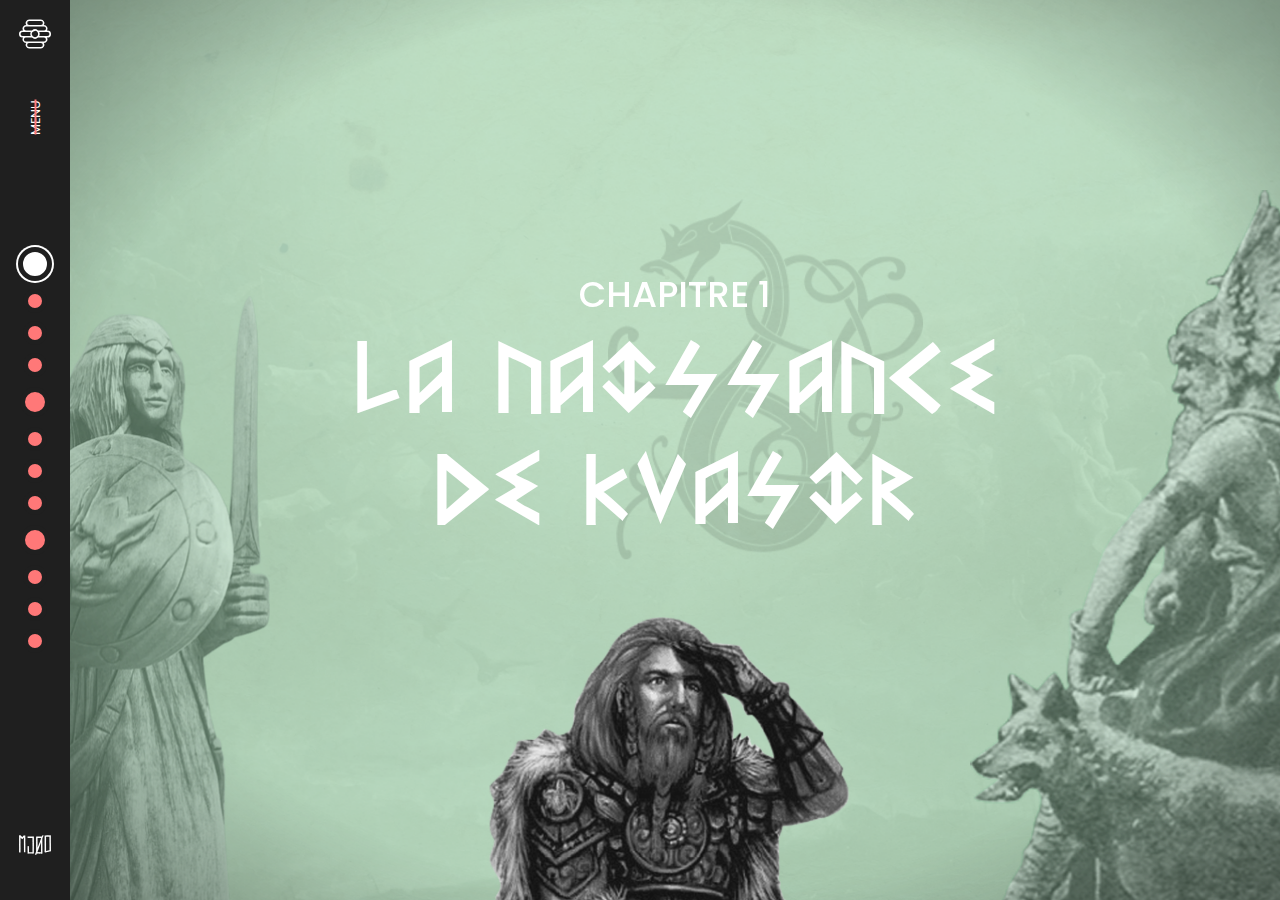
==== commit fe4d726f: "change menu mobile buttons svg" ====
--- a/chap1/index.html
+++ b/chap1/index.html
@@ -143,11 +143,11 @@
     </nav>
 
     <div id="nav_mobile_opener" class="nav_button" onclick='document.getElementById("nav_mobile").classList.toggle("closed");'>
-       <img src="/media/images/logo.svg" alt="menu" id="menu_burger">
+       <img src="/media/images/menu_open.svg" alt="open menu" id="close_menu">
     </div>
     <nav id="nav_mobile" class="closed">
         <div id="nav_mobile_closer" class="nav_button" onclick='document.getElementById("nav_mobile").classList.toggle("closed");'>
-            <img src="/media/images/logo.svg" alt="close menu" id="close_menu">
+            <img src="/media/images/menu_close.svg" alt="close menu" id="close_menu">
         </div>
 
         <p id="nav_mobile_title">&nbsp;MENU&nbsp;</p>
--- a/styles.css
+++ b/styles.css
@@ -280,14 +280,11 @@
     height: 15vh;
 
     border-radius: 50%;
-    background-color: #eee;
 
     display: flex;
     flex-direction: column;
     justify-content: center;
     align-items: center;
-
-    padding: 2vh;
 
     box-shadow: rgba(0, 0, 0, 0.24) 0px 3px 8px;
 }
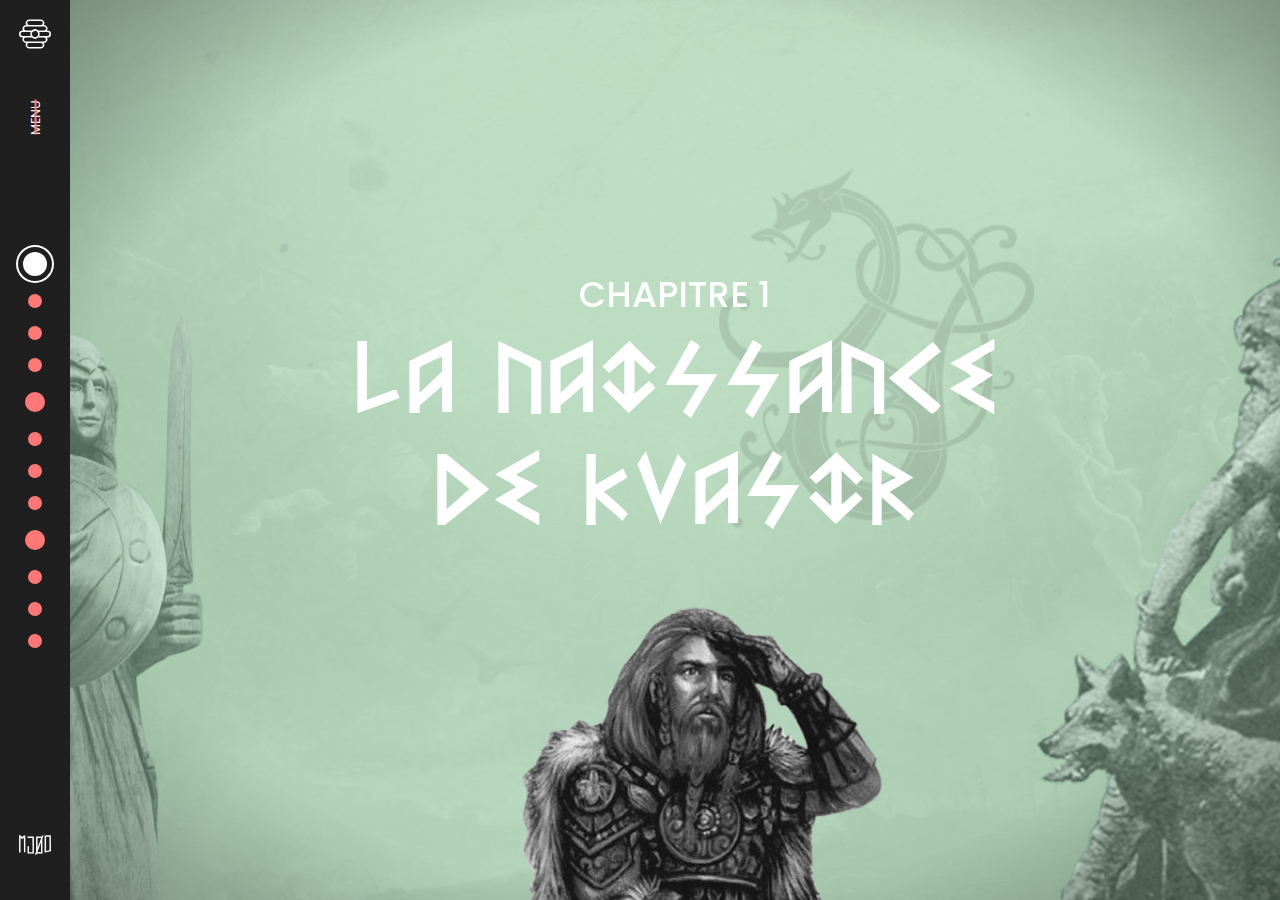
==== commit 0df2d4ef: "add wheel transitions" ====
--- a/chap1/index.html
+++ b/chap1/index.html
@@ -256,37 +256,42 @@
 
     </nav>
 
-    <main id="main">
-
-        <div class="background layer" style="background-image: url('/media/images/intro_chap_01/background.png');"></div>
-
-        <div class="image_container layer">
-            <img id="chap01_freya" src="/media/images/intro_chap_01/freya.png" alt="Freya"
-                data-parallax="-6">
-            <img id="chap01_odin" src="/media/images/intro_chap_01/odin.png" alt="Odin"
-                data-parallax="6">
-            <img id="chap01_dragon" src="/media/images/intro_chap_01/dragon_motif.png" alt="Dragon"
-                data-parallax="10">
-        </div>
-
-        <div class="shadow layer"></div>
-
-        <div class="image_container layer">
-            <img id="chap01_kvasir" src="/media/images/intro_chap_01/kvasir.png" alt="Kvasir"
-                data-parallax="3">
-        </div>
-
-        <div class="title layer">
-            <p class="title_number">CHAPITRE 1</p>
-            <p class="title_name">LA NAISSANCE</br> DE KVASIR</p>
-        </div>
-
-    </main>
+    <div id="main_container" data-router-wrapper>
+        <div id="main" data-router-view="chap1-intro">
+            <param name="onWheelUpLocation" value="/">
+            <param name="onWheelDownLocation" value="/chap1/part1">
+
+            <div class="background layer" style="background-image: url('/media/images/intro_chap_01/background.png');"></div>
+
+            <div class="image_container layer">
+                <img id="chap01_freya" src="/media/images/intro_chap_01/freya.png" alt="Freya"
+                    data-parallax="-6">
+                <img id="chap01_odin" src="/media/images/intro_chap_01/odin.png" alt="Odin"
+                    data-parallax="6">
+                <img id="chap01_dragon" src="/media/images/intro_chap_01/dragon_motif.png" alt="Dragon"
+                    data-parallax="10">
+            </div>
+
+            <div class="shadow layer"></div>
+
+            <div class="image_container layer">
+                <img id="chap01_kvasir" src="/media/images/intro_chap_01/kvasir.png" alt="Kvasir"
+                    data-parallax="3">
+            </div>
+
+            <div class="title layer">
+                <p class="title_number">CHAPITRE 1</p>
+                <p class="title_name">LA NAISSANCE</br> DE KVASIR</p>
+            </div>
+
+        </div>
+    </div>
 
     <div id="rotate_your_screen">
         <p id="rotate_your_screen_text">Tourne ton écran<br>Grande Salope !!!</p>
     </div>
 
+    <script src="/index.js"></script>
     <script src="/JS/parallax.js"></script>
     
 </body>
--- a/styles.css
+++ b/styles.css
@@ -13,7 +13,6 @@
     font-family: 'Heorot';
     src: url(/media/fonts/Heorot-Regular.ttf);
 }
-
 
 
 body {
@@ -424,13 +423,21 @@
 
 
 /* MAIN */
-main {
+#main_container {
     position: relative;
 
     overflow: hidden;
 
     height: 100%;
     flex: 1;
+}
+
+#main {
+    position: absolute;
+    top: 0;
+    height: 100%;
+    width: 100%;
+    background-color: white;
 }
 
 .layer {
@@ -566,13 +573,13 @@
 }
 
 
-.hoverable_img_container {
+/*.hoverable_img_container {
     z-index: 1;
 }
 
 .hoverable_img_container:hover {
     z-index: 2;
-}
+}*/
 
 .hoverable_img_container > img {
     height: 100%;
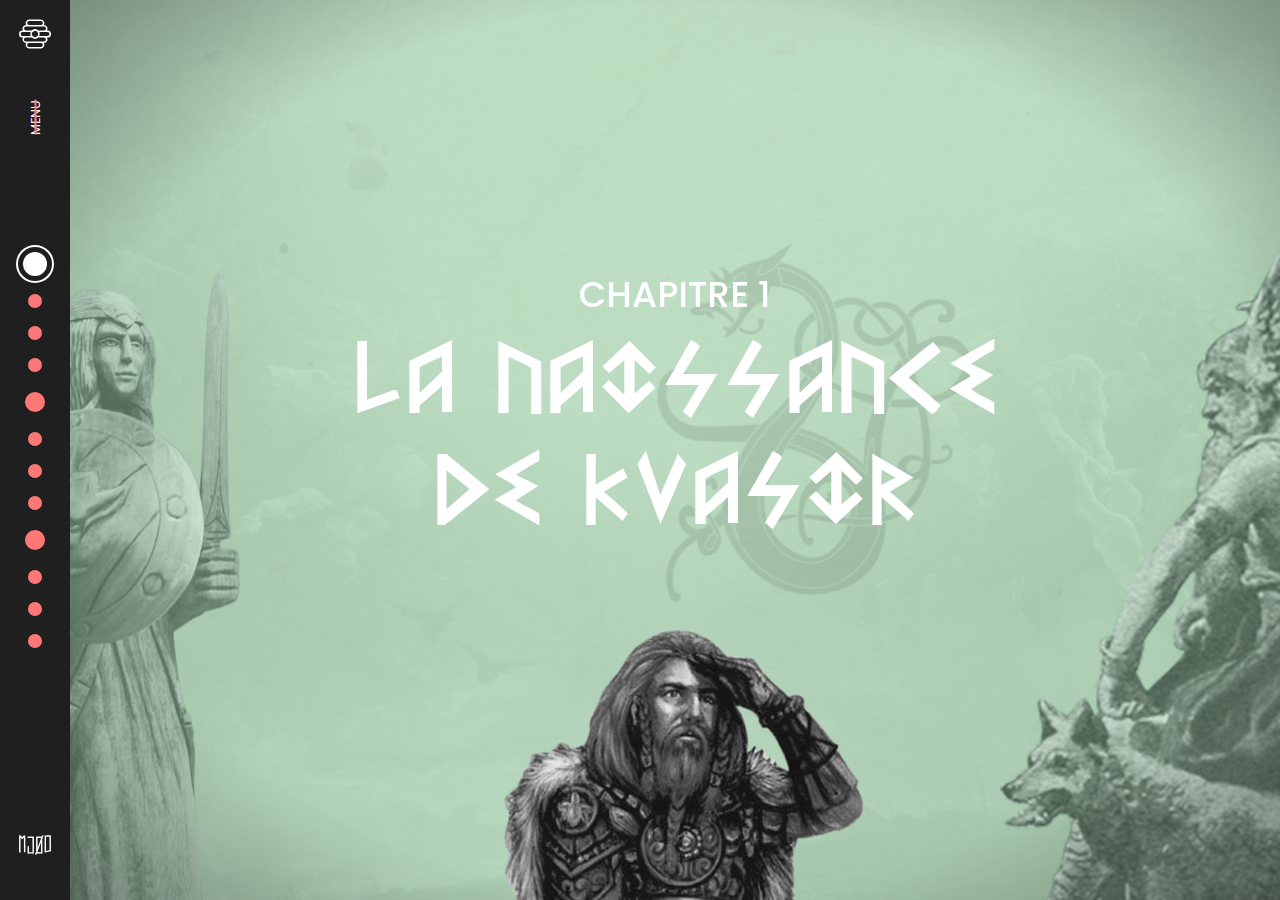
==== commit 3536db28: "optimize image and loading" ====
--- a/chap1/index.html
+++ b/chap1/index.html
@@ -27,7 +27,7 @@
         <div id="summary">
 
             <!-- Chapter 1 -->
-            <a href="/chap1" class="summary_chapter_link active">
+            <a href="/chap1/" class="summary_chapter_link active">
                 <div class="chapter_label_container">
                     <div class="chapter_label">
                         <p class="chapter_name">CHAPITRE 1</p>
@@ -37,7 +37,7 @@
             </a>
             
 
-            <a href="/chap1/part1" class="summary_subchapter_link">
+            <a href="/chap1/part1/" class="summary_subchapter_link">
                 <div class="chapter_label_container">
                     <div class="subchapter_label">
                         <p class="subchapter_name">Partie 1</p>
@@ -45,7 +45,7 @@
                     </div>
                 </div>
             </a>
-            <a href="/chap1/part2" class="summary_subchapter_link">
+            <a href="/chap1/part2/" class="summary_subchapter_link">
                 <div class="chapter_label_container">
                     <div class="subchapter_label">
                         <p class="subchapter_name">Partie 2</p>
@@ -53,7 +53,7 @@
                     </div>
                 </div>
             </a>
-            <a href="/chap1/part3" class="summary_subchapter_link">
+            <a href="/chap1/part3/" class="summary_subchapter_link">
                 <div class="chapter_label_container">
                     <div class="subchapter_label">
                         <p class="subchapter_name">Partie 3</p>
@@ -63,7 +63,7 @@
             </a>
 
             <!-- Chapter 2 -->
-            <a href="/chap2" class="summary_chapter_link">
+            <a href="/chap2/" class="summary_chapter_link">
                 <div class="chapter_label_container">
                     <div class="chapter_label">
                         <p class="chapter_name">CHAPITRE 2</p>
@@ -73,7 +73,7 @@
             </a>
             
 
-            <a href="/chap2/part1" class="summary_subchapter_link">
+            <a href="/chap2/part1/" class="summary_subchapter_link">
                 <div class="chapter_label_container">
                     <div class="subchapter_label">
                         <p class="subchapter_name">Partie 1</p>
@@ -81,7 +81,7 @@
                     </div>
                 </div>
             </a>
-            <a href="/chap2/part2" class="summary_subchapter_link">
+            <a href="/chap2/part2/" class="summary_subchapter_link">
                 <div class="chapter_label_container">
                     <div class="subchapter_label">
                         <p class="subchapter_name">Partie 2</p>
@@ -89,7 +89,7 @@
                     </div>
                 </div>
             </a>
-            <a href="/chap2/part3" class="summary_subchapter_link">
+            <a href="/chap2/part3/" class="summary_subchapter_link">
                 <div class="chapter_label_container">
                     <div class="subchapter_label">
                         <p class="subchapter_name">Partie 3</p>
@@ -99,7 +99,7 @@
             </a>
 
             <!-- Chapter 3 -->
-            <a href="/chap3" class="summary_chapter_link">
+            <a href="/chap3/" class="summary_chapter_link">
                 <div class="chapter_label_container">
                     <div class="chapter_label">
                         <p class="chapter_name">CHAPITRE 3</p>
@@ -109,7 +109,7 @@
             </a>
             
 
-            <a href="/chap3/part1" class="summary_subchapter_link">
+            <a href="/chap3/part1/" class="summary_subchapter_link">
                 <div class="chapter_label_container">
                     <div class="subchapter_label">
                         <p class="subchapter_name">Partie 1</p>
@@ -117,7 +117,7 @@
                     </div>
                 </div>
             </a>
-            <a href="/chap3/part2" class="summary_subchapter_link">
+            <a href="/chap3/part2/" class="summary_subchapter_link">
                 <div class="chapter_label_container">
                     <div class="subchapter_label">
                         <p class="subchapter_name">Partie 2</p>
@@ -125,7 +125,7 @@
                     </div>
                 </div>
             </a>
-            <a href="/chap3/part3" class="summary_subchapter_link">
+            <a href="/chap3/part3/" class="summary_subchapter_link">
                 <div class="chapter_label_container">
                     <div class="subchapter_label">
                         <p class="subchapter_name">Partie 3</p>
@@ -154,7 +154,7 @@
 
         <div id="nav_mobile_link_container">
             <!-- CHAPITRE 1 -->
-            <a class="mobile_chapter_link" href="/chap1">
+            <a class="mobile_chapter_link" href="/chap1/">
                 <div class="big_puce active"></div>
                 <div class="mobile_chapter_content">
                     <p class="mobile_chapter_number">CHAPITRE 1</p>
@@ -162,7 +162,7 @@
                 </div>
             </a>
 
-            <a class="mobile_subchapter_link" href="/chap1/part1">
+            <a class="mobile_subchapter_link" href="/chap1/part1/">
                 <div class="small_puce"></div>
                 <div class="mobile_subchapter_content">
                     <p class="mobile_subchapter_number">PARTIE 1</p>
@@ -170,7 +170,7 @@
                 </div>
             </a>
 
-            <a class="mobile_subchapter_link" href="/chap1/part2">
+            <a class="mobile_subchapter_link" href="/chap1/part2/">
                 <div class="small_puce"></div>
                 <div class="mobile_subchapter_content">
                     <p class="mobile_subchapter_number">PARTIE 2</p>
@@ -178,7 +178,7 @@
                 </div>
             </a>
 
-            <a class="mobile_subchapter_link" href="/chap1/part3">
+            <a class="mobile_subchapter_link" href="/chap1/part3/">
                 <div class="small_puce"></div>
                 <div class="mobile_subchapter_content">
                     <p class="mobile_subchapter_number">PARTIE 3</p>
@@ -187,7 +187,7 @@
             </a>
 
             <!-- CHAPITRE 2 -->
-            <a class="mobile_chapter_link" href="/chap2">
+            <a class="mobile_chapter_link" href="/chap2/">
                 <div class="big_puce"></div>
                 <div class="mobile_chapter_content">
                     <p class="mobile_chapter_number">CHAPITRE 2</p>
@@ -195,7 +195,7 @@
                 </div>
             </a>
 
-            <a class="mobile_subchapter_link" href="/chap2/part1">
+            <a class="mobile_subchapter_link" href="/chap2/part1/">
                 <div class="small_puce"></div>
                 <div class="mobile_subchapter_content">
                     <p class="mobile_subchapter_number">PARTIE 1</p>
@@ -203,7 +203,7 @@
                 </div>
             </a>
 
-            <a class="mobile_subchapter_link" href="/chap2/part2">
+            <a class="mobile_subchapter_link" href="/chap2/part2/">
                 <div class="small_puce"></div>
                 <div class="mobile_subchapter_content">
                     <p class="mobile_subchapter_number">PARTIE 2</p>
@@ -211,7 +211,7 @@
                 </div>
             </a>
 
-            <a class="mobile_subchapter_link" href="/chap2/part3">
+            <a class="mobile_subchapter_link" href="/chap2/part3/">
                 <div class="small_puce"></div>
                 <div class="mobile_subchapter_content">
                     <p class="mobile_subchapter_number">PARTIE 3</p>
@@ -220,7 +220,7 @@
             </a>
 
             <!-- CHAPITRE 3 -->
-            <a class="mobile_chapter_link" href="/chap3">
+            <a class="mobile_chapter_link" href="/chap3/">
                 <div class="big_puce"></div>
                 <div class="mobile_chapter_content">
                     <p class="mobile_chapter_number">CHAPITRE 3</p>
@@ -228,7 +228,7 @@
                 </div>
             </a>
 
-            <a class="mobile_subchapter_link" href="/chap3/part1">
+            <a class="mobile_subchapter_link" href="/chap3/part1/">
                 <div class="small_puce"></div>
                 <div class="mobile_subchapter_content">
                     <p class="mobile_subchapter_number">PARTIE 1</p>
@@ -236,7 +236,7 @@
                 </div>
             </a>
 
-            <a class="mobile_subchapter_link" href="/chap3/part2">
+            <a class="mobile_subchapter_link" href="/chap3/part2/">
                 <div class="small_puce"></div>
                 <div class="mobile_subchapter_content">
                     <p class="mobile_subchapter_number">PARTIE 2</p>
@@ -244,7 +244,7 @@
                 </div>
             </a>
 
-            <a class="mobile_subchapter_link" href="/chap3/part3">
+            <a class="mobile_subchapter_link" href="/chap3/part3/">
                 <div class="small_puce"></div>
                 <div class="mobile_subchapter_content">
                     <p class="mobile_subchapter_number">PARTIE 3</p>
@@ -259,7 +259,7 @@
     <div id="main_container" data-router-wrapper>
         <div id="main" data-router-view="chap1-intro">
             <param name="onWheelUpLocation" value="/">
-            <param name="onWheelDownLocation" value="/chap1/part1">
+            <param name="onWheelDownLocation" value="/chap1/part1/">
 
             <div class="background layer" style="background-image: url('/media/images/intro_chap_01/background.png');"></div>
 
@@ -291,8 +291,9 @@
         <p id="rotate_your_screen_text">Tourne ton écran<br>Grande Salope !!!</p>
     </div>
 
+    <script src="/JS/parallax.js"></script>
+    <script src="//instant.page/5.1.0" type="module" integrity="sha384-by67kQnR+pyfy8yWP4kPO12fHKRLHZPfEsiSXR8u2IKcTdxD805MGUXBzVPnkLHw"></script>
     <script src="/index.js"></script>
-    <script src="/JS/parallax.js"></script>
     
 </body>
 </html>--- a/styles.css
+++ b/styles.css
@@ -273,7 +273,7 @@
 }
 
 .nav_button {
-    z-index: 10;
+    z-index: 110;
 
     width: 15vh;
     height: 15vh;
@@ -301,7 +301,7 @@
 }
 
 #nav_mobile {
-    z-index: 11;
+    z-index: 111;
     width: 100vw;
     height: 100vh;
     background-color: rgba(31, 31, 31, 0.95);
@@ -419,7 +419,6 @@
     font-weight: 600;
     font-size: 18px;
 }
-
 
 
 /* MAIN */
